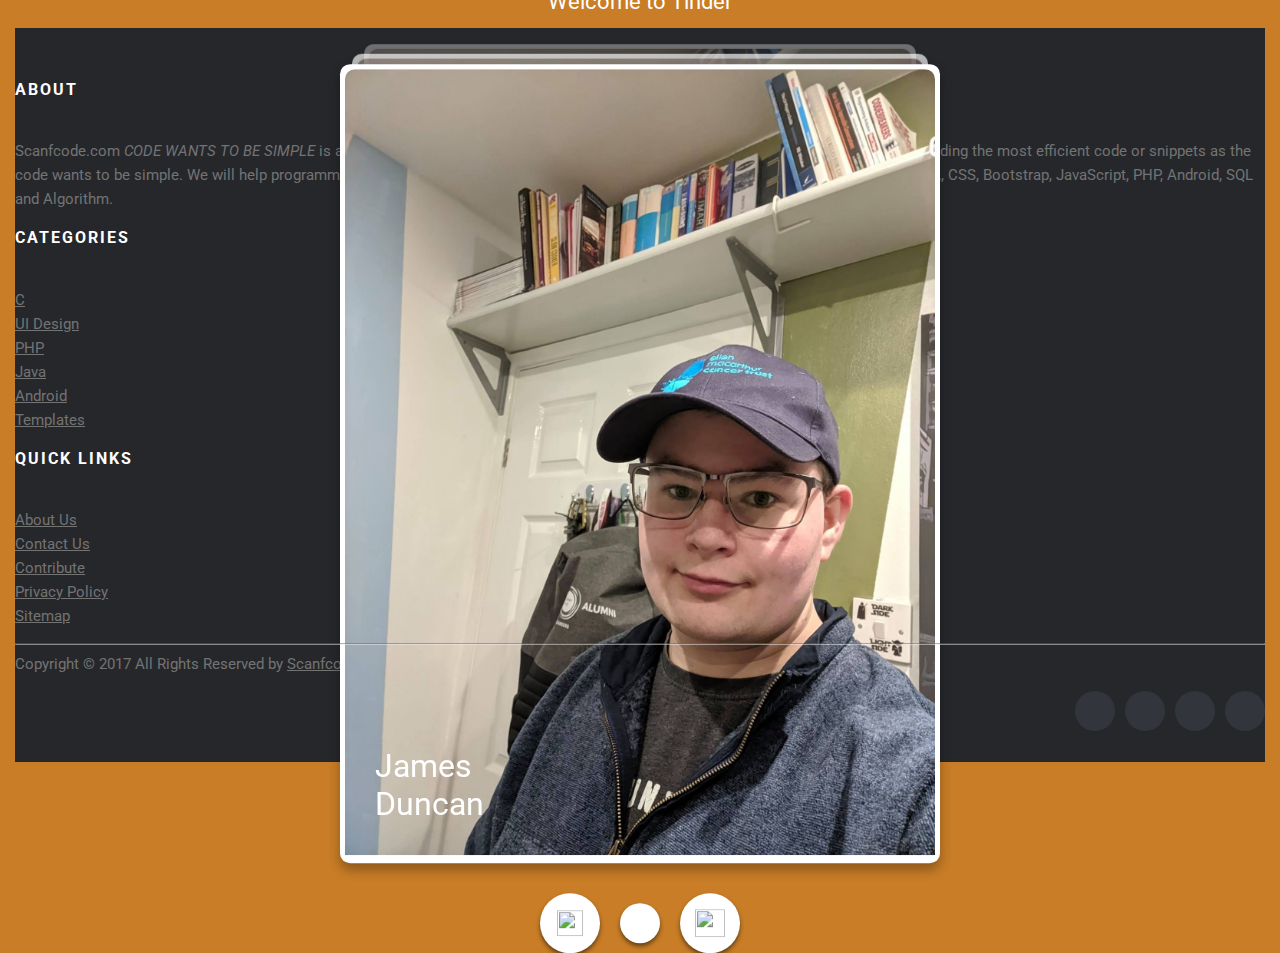
==== index.html @ 2f12cceb "footer" ====
<!DOCTYPE html>
<html lang="en">

<head>
<meta name="viewport" content="width=device-width, initial-scale=1">
<title>Tinder1</title>
<link rel="stylesheet" href="style.css">
<link rel="stylesheet" href ="footer.css">
<script src="tinder.js"> </script>
</head>

<body>
<div class="stage">
  <br>
    <br>
      <br>
  <div class="title">Welcome to Tinder</div>

    <div id="stacked-cards-block" class="stackedcards stackedcards--animatable init">
      <div class="stackedcards-container">
        <div class="card">
          <div class="card-content">
            <div class="card-image"><img src="img/Duncan1.jpg" width="100%" height="50%"/></div>
            <div class="card-titles">
              <h1>James <br/> Duncan</h1>
            </div>
          </div>
        </div>

        <div class="card">
          <div class="card-content">
            <div class="card-image"><img src="img/Duncan2.jpg" width="100%" height="50%"/></div>
            <div class="card-titles">
              <h1>James <br/> Duncan</h1>
            </div>
          </div>
        </div>

        <div class="card">
          <div class="card-content">
            <div class="card-image"><img src="img/Duncan3.jpg" width="100%" height="50%"/></div>
            <div class="card-titles">
              <h1>James <br/> Duncan</h1>
            </div>
          </div>
        </div>


      </div>
      <div class="stackedcards--animatable stackedcards-overlay top"><img src="https://image.ibb.co/m1ykYS/rank_army_star_2_3x.png"  width="auto" height="auto"/></div>
      <div class="stackedcards--animatable stackedcards-overlay right"><img src="https://image.ibb.co/dCuESn/Path_3x.png" width="auto" height="auto"/></div>
      <div class="stackedcards--animatable stackedcards-overlay left"><img src="https://image.ibb.co/heTxf7/20_status_close_3x.png" width="auto" height="auto"/></div>
    </div>
    <div class="global-actions">
      <div class="left-action"><img src="https://image.ibb.co/heTxf7/20_status_close_3x.png" width="26" height="26"/></div>
      <div class="top-action"><img src="https://image.ibb.co/m1ykYS/rank_army_star_2_3x.png" width="18" height="16"/></div>
      <div class="right-action"><img src="https://image.ibb.co/dCuESn/Path_3x.png" width="30" height="28"/></div>
  </div>
</div>

<div class="final-state hidden"><h2>Theres no one near you right now. Check back later.</h2></div>
</body>

<footer class="site-footer">
      <div class="container">
        <div class="row">
          <div class="col-sm-12 col-md-6">
            <h6>About</h6>
            <p class="text-justify">Scanfcode.com <i>CODE WANTS TO BE SIMPLE </i> is an initiative  to help the upcoming programmers with the code. Scanfcode focuses on providing the most efficient code or snippets as the code wants to be simple. We will help programmers build up concepts in different programming languages that include C, C++, Java, HTML, CSS, Bootstrap, JavaScript, PHP, Android, SQL and Algorithm.</p>
          </div>

          <div class="col-xs-6 col-md-3">
            <h6>Categories</h6>
            <ul class="footer-links">
              <li><a href="http://scanfcode.com/category/c-language/">C</a></li>
              <li><a href="http://scanfcode.com/category/front-end-development/">UI Design</a></li>
              <li><a href="http://scanfcode.com/category/back-end-development/">PHP</a></li>
              <li><a href="http://scanfcode.com/category/java-programming-language/">Java</a></li>
              <li><a href="http://scanfcode.com/category/android/">Android</a></li>
              <li><a href="http://scanfcode.com/category/templates/">Templates</a></li>
            </ul>
          </div>

          <div class="col-xs-6 col-md-3">
            <h6>Quick Links</h6>
            <ul class="footer-links">
              <li><a href="http://scanfcode.com/about/">About Us</a></li>
              <li><a href="http://scanfcode.com/contact/">Contact Us</a></li>
              <li><a href="http://scanfcode.com/contribute-at-scanfcode/">Contribute</a></li>
              <li><a href="http://scanfcode.com/privacy-policy/">Privacy Policy</a></li>
              <li><a href="http://scanfcode.com/sitemap/">Sitemap</a></li>
            </ul>
          </div>
        </div>
        <hr>
      </div>
      <div class="container">
        <div class="row">
          <div class="col-md-8 col-sm-6 col-xs-12">
            <p class="copyright-text">Copyright &copy; 2017 All Rights Reserved by
         <a href="#">Scanfcode</a>.
            </p>
          </div>

          <div class="col-md-4 col-sm-6 col-xs-12">
            <ul class="social-icons">
              <li><a class="facebook" href="#"><i class="fa fa-facebook"></i></a></li>
              <li><a class="twitter" href="#"><i class="fa fa-twitter"></i></a></li>
              <li><a class="dribbble" href="#"><i class="fa fa-dribbble"></i></a></li>
              <li><a class="linkedin" href="#"><i class="fa fa-linkedin"></i></a></li>
            </ul>
          </div>
        </div>
      </div>
</footer>
</html>
---- style.css ----
/*------ CSS Use Case Example START ------*/

/* import font ROBOTO */
@import url('https://fonts.googleapis.com/css?family=Roboto:100,300,400,500,700');

body {
    font-family: 'Roboto', sans-serif;
    font-size: 12px;
    margin: 0 15px;
}

.background-0 { background: #C87D26; }
.background-1 { background: #569D99; }
.background-2 { background: #740039; }
.background-3 { background: #839FC5; }
.background-4 { background: #6A4F76; }
.background-5 { background: #57636D; }
.background-6 { background: #6D5242; }
.background-7 { background: #4F5051; }

.background-0,
.background-1,
.background-2,
.background-3,
.background-4,
.background-5,
.background-6,
.background-7 {
  transition: all 400ms ease;
}

/* class created only for a better preview*/
.stage {
    position: absolute;
    opacity: 1;
    max-width: 600px;
    top: 50%;
    left: 50%;
    -webkit-transform: translate(-50%, -50%);
        -ms-transform: translate(-50%, -50%);
            transform: translate(-50%, -50%);
}

.stage.hidden {
  opacity: 0;
  transition: all 400ms ease;
}

@media screen and (max-width: 600px) {
    .stage {
        max-width: 100%;
      }
  }

 h1, h2, h3 {
   margin: 0;
 }

 h1 {
   font-size: 32px;
   font-weight: 400;
 }

 h2 {
   font-size: 24px;
   font-weight: 100;
   color: #FFF;
   text-align: center;
 }

 h3 {
   font-size: 18px;
   font-weight: 300;
   color: #BFBFBE;
   margin-top: 10px;
 }

 .title {
     width: 100%;
     padding-bottom: 30px;
     text-align: center;
     font-weight: 400;
     font-size: 22px;
     color: #fff;
 }

 .card-content {
   position: relative;
   color: #fff;
   padding: 5px;
 }

 .card-image {
   width: 100%;
   height: 100%;
 }
 .card-image img {
   border-top-left-radius: 10px;
   border-top-right-radius: 10px;
   -o-object-fit: cover;
      object-fit: cover;
   width: 100%;
   height: 100%;
   min-height: 330px;
 }

 .card-titles {
   position: absolute;
   bottom: 0;
   padding: 40px 30px;
 }

 .card-footer {
   display: -webkit-box;
   display: -ms-flexbox;
   display: flex;
   -webkit-box-pack: center;
       -ms-flex-pack: center;
           justify-content: center;
   -webkit-box-align: center;
       -ms-flex-align: center;
           align-items: center;
   padding: 25px 35px;
 }

 .popular-destinations-text {
   font-size: 16px;
   font-weight: 400;
   color: #8E9AA4;
   width: 100%;
   min-width: 110px;
 }

 .popular-destinations-images {
     display: -webkit-box;
     display: -ms-flexbox;
     display: flex;
     -webkit-box-pack: end;
         -ms-flex-pack: end;
             justify-content: flex-end;
     width: 100%;
 }

 .circle {
     width: 40px;
     height: 40px;
     border-radius:  50%;
     background: #fff;
     margin-left: 8px;
 }

 .circle img {
     border-radius: 50%
 }

 /* global actions buttons*/
.global-actions {
    display: -webkit-box;
    display: -ms-flexbox;
    display: flex;
    -webkit-box-align: center;
        -ms-flex-align: center;
            align-items: center;
    -webkit-box-pack: center;
        -ms-flex-pack: center;
            justify-content: center;
    padding-top: 30px;
    min-width: 200px;
}

 .top-action,
 .right-action,
 .left-action {
     border-radius: 50%;
     display: -webkit-box;
     display: -ms-flexbox;
     display: flex;
   -webkit-box-align: center;
       -ms-flex-align: center;
           align-items: center;
     -webkit-box-pack: center;
         -ms-flex-pack: center;
             justify-content: center;
     background: #fff;
   -webkit-box-shadow: 0 3px 4px 0px rgba(0,0,0,0.5);
           box-shadow: 0 3px 4px 0px rgba(0,0,0,0.5);
 }
 .right-action,
 .left-action {
     width: 60px;
     height: 60px;
 }

.top-action {
    width: 40px;
    height: 40px;
    margin: 0 20px;
}

.final-state.active {
  position: absolute;
  opacity: 1;
  top: 0;
  left: 0;
  display: flex;
  justify-content: center;
  align-items: center;
  width: 100%;
  height: 100%;
  transition: all 400ms ease;
}

.final-state.hidden {
  opacity: 0;
}


/*------ CSS Use Case Example END ------*/

/*----- Stacked Cards component css START -----*/
body {
    overflow-x: hidden;
}

.no-transition {
  -webkit-transition: none ! important;
  transition: none ! important;
}

 .stackedcards-overflow {
     overflow-y: hidden !important;
 }

 .stackedcards.init {
     opacity: 0;/* set the opacity to 0 if you want a fade-in effect to stacked cards on page load */
 }

 .stackedcards {
     position: relative;
 }

 .stackedcards * {
     -webkit-user-select: none;
             -moz-user-select: none;
              -ms-user-select: none;
          user-select: none;
 }

 .stackedcards--animatable {
     -webkit-transition: all 400ms ease;
             -o-transition: all 400ms ease;
             transition: all 400ms ease;
 }

 .stackedcards .stackedcards-container > *,
 .stackedcards-overlay {
     position: absolute;
     width: 100%; /* set 100% */
     height: 100%; /* set 100% */
     will-change: transform, opacity;
     top: 0;
     border-radius: 10px;
     min-width: 265px;
 }

 .stackedcards-overlay.left > div,
 .stackedcards-overlay.right > div,
 .stackedcards-overlay.top > div {
     width: 100%;
     height: 100%;
     -webkit-box-align: center;
         -ms-flex-align: center;
             align-items: center;
     display: -webkit-box;
     display: -ms-flexbox;
     display: flex;
     -webkit-box-pack: center;
         -ms-flex-pack: center;
             justify-content: center;
 }

 .stackedcards-overlay.left,
 .stackedcards-overlay.right,
 .stackedcards-overlay.top {
     -webkit-box-align: center;
         -ms-flex-align: center;
             align-items: center;
     display: -webkit-box;
     display: -ms-flexbox;
     display: flex;
     -webkit-box-pack: center;
         -ms-flex-pack: center;
             justify-content: center;
     left: 0;
     opacity: 0;
     top: 0;
     height: 100%;
 }

 .stackedcards-overlay.top,
 .stackedcards-overlay.right,
 .stackedcards-overlay.left {
     background: #fff;
 }

 .stackedcards-overlay.left:empty,
 .stackedcards-overlay.right:empty,
 .stackedcards-overlay.top:empty {
   display: none !important;
 }

 .stackedcards-overlay-hidden {
     display: none;
 }

 .stackedcards-origin-bottom {
     -webkit-transform-origin: bottom;
             -ms-transform-origin: bottom;
         transform-origin: bottom;
 }

 .stackedcards-origin-top {
     -webkit-transform-origin: top;
             -ms-transform-origin: top;
         transform-origin: top;
 }

 .stackedcards-bottom,
 .stackedcards-top,
 .stackedcards-none {
     background: #fff; /* set card background background */
    box-shadow: 0 6px 12px 0 rgba(0,0,0,0.30);
    height: 100%;
 }

 .stackedcards .stackedcards-container > :nth-child(1) {
     position: relative;
     display: block;
 }

/*----- Stacked Cards component css END -----*/
---- footer.css ----
.site-footer
{
  background-color:#26272b;
  padding:45px 0 20px;
  font-size:15px;
  line-height:24px;
  color:#737373;
}
.site-footer hr
{
  border-top-color:#bbb;
  opacity:0.5
}
.site-footer hr.small
{
  margin:20px 0
}
.site-footer h6
{
  color:#fff;
  font-size:16px;
  text-transform:uppercase;
  margin-top:5px;
  letter-spacing:2px
}
.site-footer a
{
  color:#737373;
}
.site-footer a:hover
{
  color:#3366cc;
  text-decoration:none;
}
.footer-links
{
  padding-left:0;
  list-style:none
}
.footer-links li
{
  display:block
}
.footer-links a
{
  color:#737373
}
.footer-links a:active,.footer-links a:focus,.footer-links a:hover
{
  color:#3366cc;
  text-decoration:none;
}
.footer-links.inline li
{
  display:inline-block
}
.site-footer .social-icons
{
  text-align:right
}
.site-footer .social-icons a
{
  width:40px;
  height:40px;
  line-height:40px;
  margin-left:6px;
  margin-right:0;
  border-radius:100%;
  background-color:#33353d
}
.copyright-text
{
  margin:0
}
@media (max-width:991px)
{
  .site-footer [class^=col-]
  {
    margin-bottom:30px
  }
}
@media (max-width:767px)
{
  .site-footer
  {
    padding-bottom:0
  }
  .site-footer .copyright-text,.site-footer .social-icons
  {
    text-align:center
  }
}
.social-icons
{
  padding-left:0;
  margin-bottom:0;
  list-style:none
}
.social-icons li
{
  display:inline-block;
  margin-bottom:4px
}
.social-icons li.title
{
  margin-right:15px;
  text-transform:uppercase;
  color:#96a2b2;
  font-weight:700;
  font-size:13px
}
.social-icons a{
  background-color:#eceeef;
  color:#818a91;
  font-size:16px;
  display:inline-block;
  line-height:44px;
  width:44px;
  height:44px;
  text-align:center;
  margin-right:8px;
  border-radius:100%;
  -webkit-transition:all .2s linear;
  -o-transition:all .2s linear;
  transition:all .2s linear
}
.social-icons a:active,.social-icons a:focus,.social-icons a:hover
{
  color:#fff;
  background-color:#29aafe
}
.social-icons.size-sm a
{
  line-height:34px;
  height:34px;
  width:34px;
  font-size:14px
}
.social-icons a.facebook:hover
{
  background-color:#3b5998
}
.social-icons a.twitter:hover
{
  background-color:#00aced
}
.social-icons a.linkedin:hover
{
  background-color:#007bb6
}
.social-icons a.dribbble:hover
{
  background-color:#ea4c89
}
@media (max-width:767px)
{
  .social-icons li.title
  {
    display:block;
    margin-right:0;
    font-weight:600
  }
}
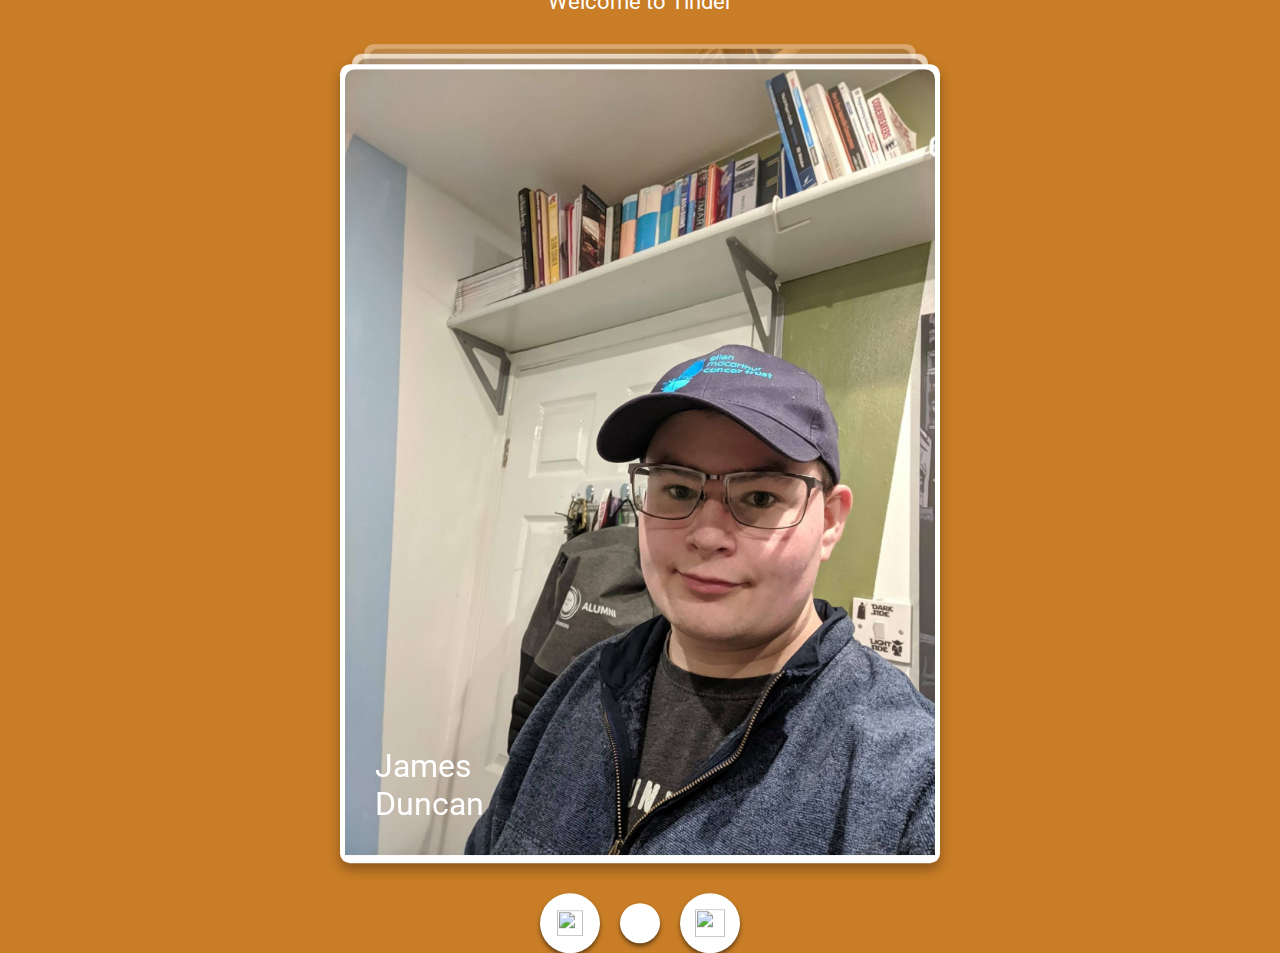
==== commit 13fc9c66: "favicon" ====
--- a/index.html
+++ b/index.html
@@ -5,8 +5,16 @@
 <meta name="viewport" content="width=device-width, initial-scale=1">
 <title>Tinder1</title>
 <link rel="stylesheet" href="style.css">
-<link rel="stylesheet" href ="footer.css">
+
 <script src="tinder.js"> </script>
+
+
+<link rel="apple-touch-icon" sizes="180x180" href="/apple-touch-icon.png">
+<link rel="icon" type="image/png" sizes="32x32" href="/favicon-32x32.png">
+<link rel="icon" type="image/png" sizes="16x16" href="/favicon-16x16.png">
+<link rel="manifest" href="/site.webmanifest">
+<meta name="msapplication-TileColor" content="#da532c">
+<meta name="theme-color" content="#ffffff">
 </head>
 
 <body>
@@ -61,56 +69,7 @@
 <div class="final-state hidden"><h2>Theres no one near you right now. Check back later.</h2></div>
 </body>
 
-<footer class="site-footer">
-      <div class="container">
-        <div class="row">
-          <div class="col-sm-12 col-md-6">
-            <h6>About</h6>
-            <p class="text-justify">Scanfcode.com <i>CODE WANTS TO BE SIMPLE </i> is an initiative  to help the upcoming programmers with the code. Scanfcode focuses on providing the most efficient code or snippets as the code wants to be simple. We will help programmers build up concepts in different programming languages that include C, C++, Java, HTML, CSS, Bootstrap, JavaScript, PHP, Android, SQL and Algorithm.</p>
-          </div>
+<footer >
 
-          <div class="col-xs-6 col-md-3">
-            <h6>Categories</h6>
-            <ul class="footer-links">
-              <li><a href="http://scanfcode.com/category/c-language/">C</a></li>
-              <li><a href="http://scanfcode.com/category/front-end-development/">UI Design</a></li>
-              <li><a href="http://scanfcode.com/category/back-end-development/">PHP</a></li>
-              <li><a href="http://scanfcode.com/category/java-programming-language/">Java</a></li>
-              <li><a href="http://scanfcode.com/category/android/">Android</a></li>
-              <li><a href="http://scanfcode.com/category/templates/">Templates</a></li>
-            </ul>
-          </div>
-
-          <div class="col-xs-6 col-md-3">
-            <h6>Quick Links</h6>
-            <ul class="footer-links">
-              <li><a href="http://scanfcode.com/about/">About Us</a></li>
-              <li><a href="http://scanfcode.com/contact/">Contact Us</a></li>
-              <li><a href="http://scanfcode.com/contribute-at-scanfcode/">Contribute</a></li>
-              <li><a href="http://scanfcode.com/privacy-policy/">Privacy Policy</a></li>
-              <li><a href="http://scanfcode.com/sitemap/">Sitemap</a></li>
-            </ul>
-          </div>
-        </div>
-        <hr>
-      </div>
-      <div class="container">
-        <div class="row">
-          <div class="col-md-8 col-sm-6 col-xs-12">
-            <p class="copyright-text">Copyright &copy; 2017 All Rights Reserved by
-         <a href="#">Scanfcode</a>.
-            </p>
-          </div>
-
-          <div class="col-md-4 col-sm-6 col-xs-12">
-            <ul class="social-icons">
-              <li><a class="facebook" href="#"><i class="fa fa-facebook"></i></a></li>
-              <li><a class="twitter" href="#"><i class="fa fa-twitter"></i></a></li>
-              <li><a class="dribbble" href="#"><i class="fa fa-dribbble"></i></a></li>
-              <li><a class="linkedin" href="#"><i class="fa fa-linkedin"></i></a></li>
-            </ul>
-          </div>
-        </div>
-      </div>
 </footer>
 </html>
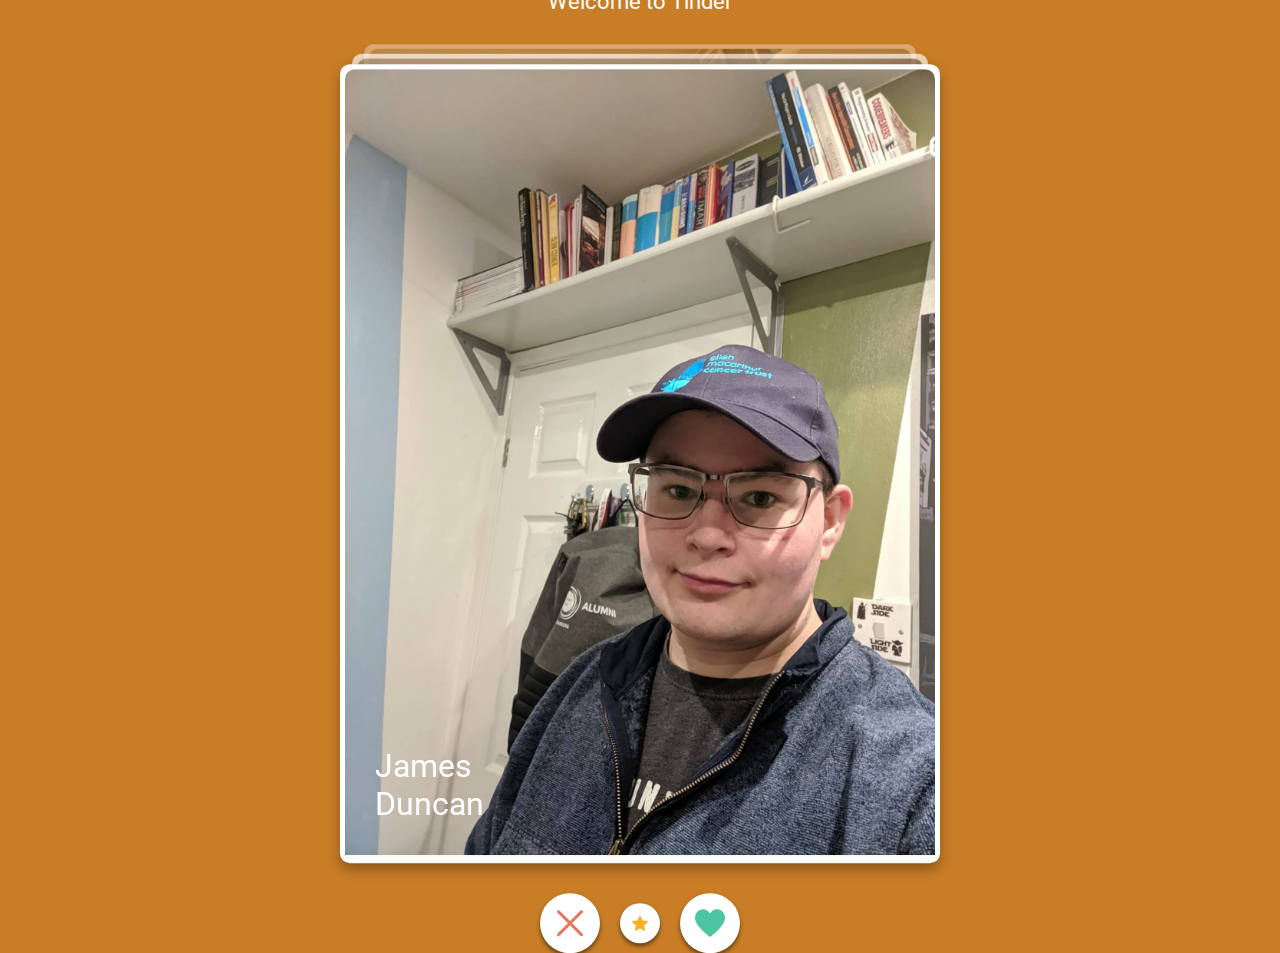
==== commit 5cd22108: "Icons Fixed" ====
--- a/index.html
+++ b/index.html
@@ -3,7 +3,7 @@
 
 <head>
 <meta name="viewport" content="width=device-width, initial-scale=1">
-<title>Tinder1</title>
+<title>Tinder</title>
 <link rel="stylesheet" href="style.css">
 
 <script src="tinder.js"> </script>
@@ -53,16 +53,43 @@
           </div>
         </div>
 
+        <div class="card">
+          <div class="card-content">
+            <div class="card-image"><img src="img/Duncan4.jpg" width="100%" height="50%"/></div>
+            <div class="card-titles">
+              <h1>James <br/> Duncan</h1>
+            </div>
+          </div>
+        </div>
+
+        <div class="card">
+          <div class="card-content">
+            <div class="card-image"><img src="img/Duncan5.jpg" width="100%" height="50%"/></div>
+            <div class="card-titles">
+              <h1>James <br/> Duncan</h1>
+            </div>
+          </div>
+        </div>
+
+        <div class="card">
+          <div class="card-content">
+            <div class="card-image"><img src="img/Duncan6.jpg" width="100%" height="50%"/></div>
+            <div class="card-titles">
+              <h1>James <br/> Duncan</h1>
+            </div>
+          </div>
+        </div>
+
 
       </div>
-      <div class="stackedcards--animatable stackedcards-overlay top"><img src="https://image.ibb.co/m1ykYS/rank_army_star_2_3x.png"  width="auto" height="auto"/></div>
-      <div class="stackedcards--animatable stackedcards-overlay right"><img src="https://image.ibb.co/dCuESn/Path_3x.png" width="auto" height="auto"/></div>
-      <div class="stackedcards--animatable stackedcards-overlay left"><img src="https://image.ibb.co/heTxf7/20_status_close_3x.png" width="auto" height="auto"/></div>
+      <div class="stackedcards--animatable stackedcards-overlay top"><img src="img/rank_army_star_2_3x.png"  width="auto" height="auto"/></div>
+      <div class="stackedcards--animatable stackedcards-overlay right"><img src="img/20_status_close_3x.png" width="auto" height="auto"/></div>
+      <div class="stackedcards--animatable stackedcards-overlay left"><img src="img/Path_3x.png" width="auto" height="auto"/></div>
     </div>
     <div class="global-actions">
-      <div class="left-action"><img src="https://image.ibb.co/heTxf7/20_status_close_3x.png" width="26" height="26"/></div>
-      <div class="top-action"><img src="https://image.ibb.co/m1ykYS/rank_army_star_2_3x.png" width="18" height="16"/></div>
-      <div class="right-action"><img src="https://image.ibb.co/dCuESn/Path_3x.png" width="30" height="28"/></div>
+      <div class="left-action"><img src="img/20_status_close_3x.png" width="26" height="26"/></div>
+      <div class="top-action"><img src="img/rank_army_star_2_3x.png" width="18" height="16"/></div>
+      <div class="right-action"><img src="img/Path_3x.png" width="30" height="28"/></div>
   </div>
 </div>
 
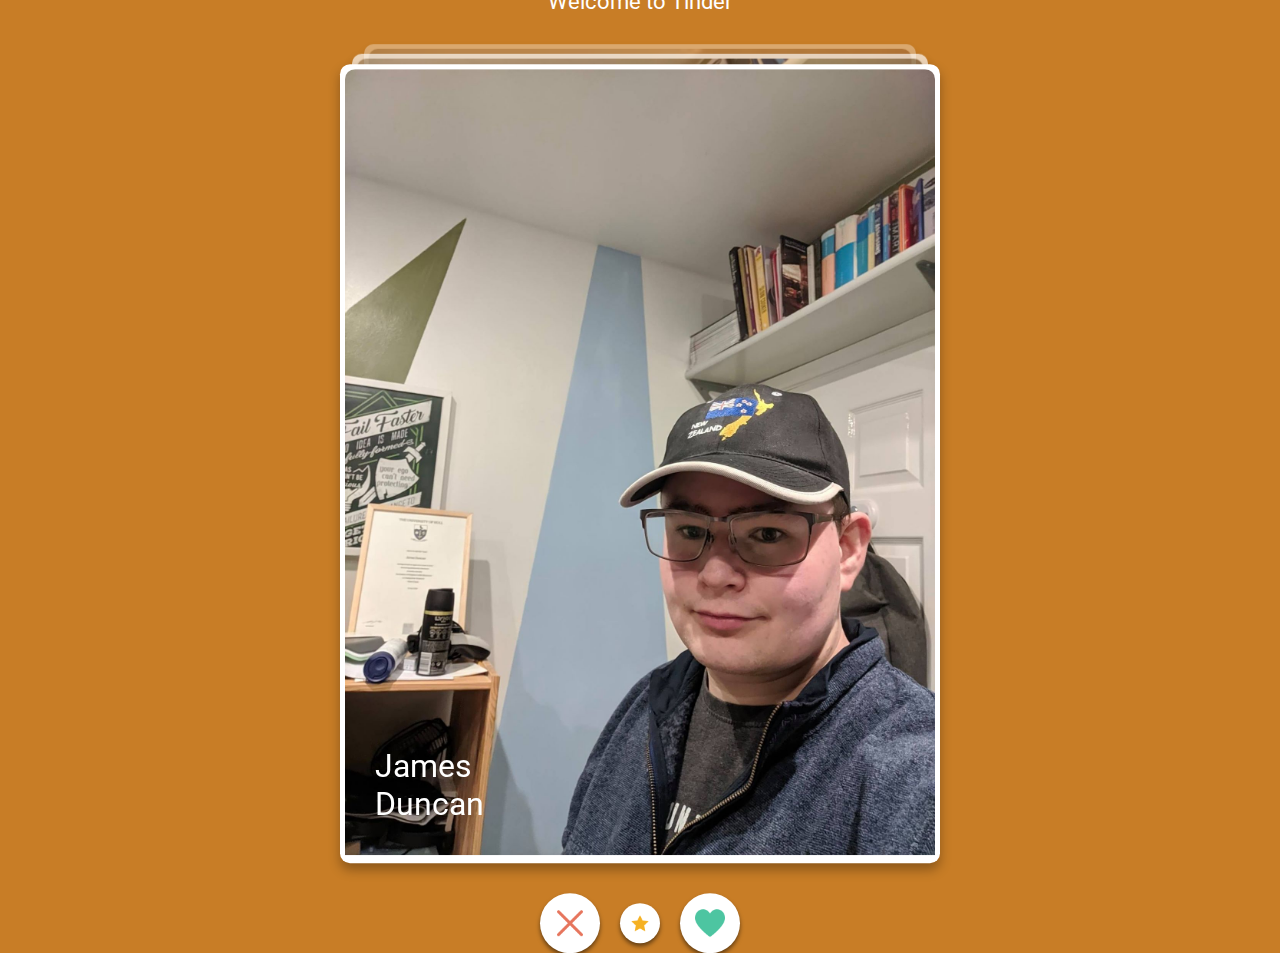
==== commit 18774109: "Update index.html" ====
--- a/index.html
+++ b/index.html
@@ -26,15 +26,6 @@
 
     <div id="stacked-cards-block" class="stackedcards stackedcards--animatable init">
       <div class="stackedcards-container">
-        <div class="card">
-          <div class="card-content">
-            <div class="card-image"><img src="img/Duncan1.jpg" width="100%" height="50%"/></div>
-            <div class="card-titles">
-              <h1>James <br/> Duncan</h1>
-            </div>
-          </div>
-        </div>
-
         <div class="card">
           <div class="card-content">
             <div class="card-image"><img src="img/Duncan2.jpg" width="100%" height="50%"/></div>
